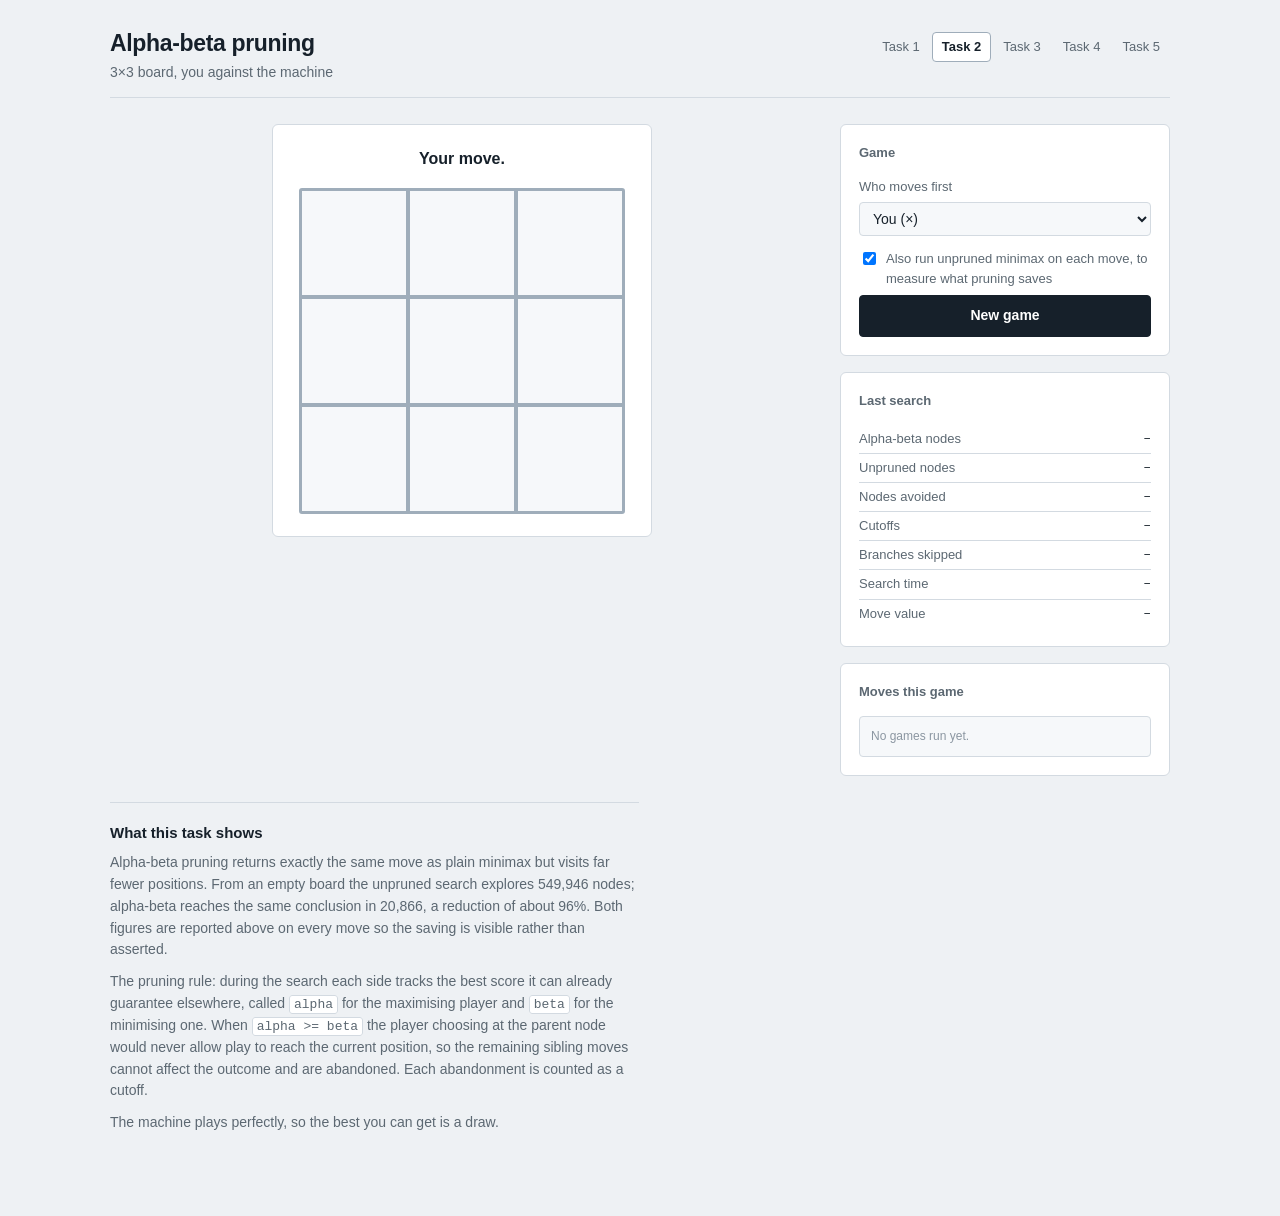
==== Task2/index.html @ 4ce2c08b "Tic-tac-toe for N players: minimax, alpha-beta and max-n Five self-contained browser implementations" ====
<!DOCTYPE html>
<html lang="en">
<head>
<meta charset="utf-8">
<meta name="viewport" content="width=device-width, initial-scale=1">
<title>Task 2 — Alpha-Beta Pruning</title>
<link rel="stylesheet" href="style.css">
</head>
<body>
<div class="wrap">

  <div class="masthead">
    <div>
      <h1>Alpha-beta pruning</h1>
      <p class="sub">3&times;3 board, you against the machine</p>
    </div>
    <div class="spacer"></div>
    <nav class="tasknav">
      <a href="../Task1/index.html">Task 1</a>
      <a href="../Task2/index.html" aria-current="page">Task 2</a>
      <a href="../Task3/index.html">Task 3</a>
      <a href="../Task4/index.html">Task 4</a>
      <a href="../Task5/index.html">Task 5</a>
    </nav>
  </div>

  <div class="layout">

    <div class="board-holder">
      <div class="status" id="status">Your move.</div>
      <div class="board" id="board"></div>
    </div>

    <div>
      <div class="panel">
        <h2>Game</h2>
        <div class="field">
          <label for="first">Who moves first</label>
          <select id="first">
            <option value="human" selected>You (&times;)</option>
            <option value="machine">Machine (&#9675;)</option>
          </select>
        </div>
        <div class="field" style="margin-bottom:6px">
          <label style="display:flex;gap:7px;align-items:flex-start;cursor:pointer">
            <input type="checkbox" id="compare" checked style="margin-top:3px">
            <span>Also run unpruned minimax on each move, to measure what
                  pruning saves</span>
          </label>
        </div>
        <button class="action" id="newgame">New game</button>
      </div>

      <div class="panel">
        <h2>Last search</h2>
        <table class="readout">
          <tr><th>Alpha-beta nodes</th><td id="ab-nodes">&ndash;</td></tr>
          <tr><th>Unpruned nodes</th><td id="mm-nodes">&ndash;</td></tr>
          <tr><th>Nodes avoided</th><td id="saved">&ndash;</td></tr>
          <tr><th>Cutoffs</th><td id="cutoffs">&ndash;</td></tr>
          <tr><th>Branches skipped</th><td id="skipped">&ndash;</td></tr>
          <tr><th>Search time</th><td id="ms">&ndash;</td></tr>
          <tr><th>Move value</th><td id="score">&ndash;</td></tr>
        </table>
      </div>

      <div class="panel">
        <h2>Moves this game</h2>
        <div class="log" id="log"></div>
      </div>
    </div>
  </div>

  <div class="notes">
    <h2>What this task shows</h2>
    <p>Alpha-beta pruning returns exactly the same move as plain minimax but
       visits far fewer positions. From an empty board the unpruned search
       explores 549,946 nodes; alpha-beta reaches the same conclusion in
       20,866, a reduction of about 96%. Both figures are reported above on
       every move so the saving is visible rather than asserted.</p>
    <p>The pruning rule: during the search each side tracks the best score it
       can already guarantee elsewhere, called <code>alpha</code> for the
       maximising player and <code>beta</code> for the minimising one. When
       <code>alpha &gt;= beta</code> the player choosing at the parent node
       would never allow play to reach the current position, so the remaining
       sibling moves cannot affect the outcome and are abandoned. Each
       abandonment is counted as a cutoff.</p>
    <p>The machine plays perfectly, so the best you can get is a draw.</p>
  </div>

</div>
<script src="engine.js"></script>
<script src="app.js"></script>
</body>
</html>
---- Task2/style.css ----
/* ---------------------------------------------------------------
   Shared visual language for all five tasks.
   Plain CSS, no build step, no webfonts, works offline from file://
   --------------------------------------------------------------- */

:root {
  --ground:      #eef1f4;
  --panel:       #ffffff;
  --panel-sunk:  #f6f8fa;
  --line:        #d3dae1;
  --line-firm:   #9fadba;
  --ink:         #16202a;
  --ink-soft:    #5c6872;
  --ink-faint:   #8b96a1;

  /* players: colour plus a distinct glyph, so colour is never the only cue */
  --p1: #1f4e79;
  --p2: #a3650f;
  --p3: #8e3a63;
  --p1-wash: #e3ecf5;
  --p2-wash: #f7eedd;
  --p3-wash: #f6e6ee;

  --sans: ui-sans-serif, -apple-system, BlinkMacSystemFont, "Segoe UI",
          Roboto, Helvetica, Arial, sans-serif;
  --mono: ui-monospace, SFMono-Regular, Menlo, Consolas, "Liberation Mono",
          monospace;
}

@media (prefers-color-scheme: dark) {
  :root {
    --ground:     #191e24;
    --panel:      #222930;
    --panel-sunk: #1d232a;
    --line:       #39424c;
    --line-firm:  #5a6672;
    --ink:        #e7ecf1;
    --ink-soft:   #a9b4bf;
    --ink-faint:  #7d8894;
    --p1: #7fb2e5;
    --p2: #e0a750;
    --p3: #d980ac;
    --p1-wash: #1e2d3c;
    --p2-wash: #332a19;
    --p3-wash: #321f2a;
  }
}

* { box-sizing: border-box; }

body {
  margin: 0;
  padding: 0 20px 72px;
  background: var(--ground);
  color: var(--ink);
  font-family: var(--sans);
  font-size: 15px;
  line-height: 1.55;
  -webkit-font-smoothing: antialiased;
}

.wrap { max-width: 1060px; margin: 0 auto; }

/* ---- masthead ------------------------------------------------- */

.masthead {
  display: flex;
  flex-wrap: wrap;
  align-items: baseline;
  gap: 8px 18px;
  padding: 26px 0 14px;
  border-bottom: 1px solid var(--line);
  margin-bottom: 26px;
}

.masthead h1 {
  margin: 0;
  font-size: 23px;
  font-weight: 650;
  letter-spacing: -0.015em;
}

.masthead .sub {
  margin: 0;
  color: var(--ink-soft);
  font-size: 14px;
}

.masthead .spacer { flex: 1 1 auto; }

.tasknav {
  display: flex;
  gap: 2px;
  font-size: 13px;
}

.tasknav a {
  padding: 4px 9px;
  border: 1px solid transparent;
  border-radius: 4px;
  color: var(--ink-soft);
  text-decoration: none;
}

.tasknav a:hover { background: var(--panel); border-color: var(--line); }

.tasknav a[aria-current="page"] {
  background: var(--panel);
  border-color: var(--line-firm);
  color: var(--ink);
  font-weight: 600;
}

/* ---- two column layout ---------------------------------------- */

.layout {
  display: grid;
  grid-template-columns: minmax(0, 1fr) 330px;
  gap: 26px;
  align-items: start;
}

@media (max-width: 860px) {
  .layout { grid-template-columns: 1fr; }
}

/* ---- panels ---------------------------------------------------- */

.panel {
  background: var(--panel);
  border: 1px solid var(--line);
  border-radius: 6px;
  padding: 18px;
}

.panel + .panel { margin-top: 16px; }

.panel h2 {
  margin: 0 0 14px;
  font-size: 13px;
  font-weight: 650;
  color: var(--ink-soft);
}

/* ---- board ------------------------------------------------------ */

.board-holder {
  background: var(--panel);
  border: 1px solid var(--line);
  border-radius: 6px;
  padding: 22px 26px;
  display: flex;
  flex-direction: column;
  align-items: center;
  gap: 16px;
  justify-self: center;
  min-width: 340px;
}

.board {
  display: grid;
  gap: 4px;
  background: var(--line-firm);
  border: 3px solid var(--line-firm);
  border-radius: 3px;
  touch-action: manipulation;
}

.cell {
  background: var(--panel-sunk);
  border: 0;
  margin: 0;
  padding: 0;
  display: grid;
  place-items: center;
  font-family: var(--sans);
  font-weight: 600;
  color: var(--ink-faint);
  cursor: pointer;
  transition: background-color .12s ease;
}

.cell:disabled { cursor: default; }
.cell:hover:not(:disabled):not(.taken) { background: var(--p1-wash); }
.cell:focus-visible { outline: 3px solid var(--p1); outline-offset: -3px; }

.cell.p1 { color: var(--p1); background: var(--p1-wash); }
.cell.p2 { color: var(--p2); background: var(--p2-wash); }
.cell.p3 { color: var(--p3); background: var(--p3-wash); }

/* the cell the engine just chose, so you can follow its play */
.cell.just-played { box-shadow: inset 0 0 0 3px currentColor; }

/* cells forming the winning line */
.cell.winning { background: var(--ink); color: var(--panel); }

@media (prefers-reduced-motion: reduce) {
  .cell { transition: none; }
}

/* ---- status line ------------------------------------------------ */

.status {
  font-size: 16px;
  min-height: 24px;
  text-align: center;
  font-weight: 550;
}

.status .who-p1 { color: var(--p1); }
.status .who-p2 { color: var(--p2); }
.status .who-p3 { color: var(--p3); }

/* ---- controls --------------------------------------------------- */

.field { margin-bottom: 13px; }

.field label {
  display: block;
  font-size: 13px;
  color: var(--ink-soft);
  margin-bottom: 4px;
}

.field input[type="number"],
.field select {
  width: 100%;
  padding: 7px 9px;
  font: inherit;
  font-size: 14px;
  color: var(--ink);
  background: var(--panel-sunk);
  border: 1px solid var(--line);
  border-radius: 4px;
}

.field input[type="range"] { width: 100%; }

.field .hint {
  font-size: 12px;
  color: var(--ink-faint);
  margin-top: 3px;
}

button.action {
  width: 100%;
  padding: 9px 14px;
  font: inherit;
  font-size: 14px;
  font-weight: 600;
  color: var(--panel);
  background: var(--ink);
  border: 1px solid var(--ink);
  border-radius: 4px;
  cursor: pointer;
}

button.action:hover:not(:disabled) { background: #000; }
button.action:disabled { opacity: .45; cursor: default; }

button.quiet {
  width: 100%;
  padding: 8px 14px;
  margin-top: 8px;
  font: inherit;
  font-size: 14px;
  color: var(--ink);
  background: var(--panel);
  border: 1px solid var(--line-firm);
  border-radius: 4px;
  cursor: pointer;
}

button.quiet:hover { background: var(--panel-sunk); }

/* ---- readouts: monospace here is for column alignment of numbers,
        not decoration ---------------------------------------------- */

.readout { width: 100%; border-collapse: collapse; font-size: 13px; }

.readout th {
  text-align: left;
  font-weight: 400;
  color: var(--ink-soft);
  padding: 4px 0;
}

.readout td {
  text-align: right;
  font-family: var(--mono);
  font-variant-numeric: tabular-nums;
  font-size: 13px;
  padding: 4px 0;
}

.readout tr + tr th,
.readout tr + tr td { border-top: 1px solid var(--line); }

/* ---- scoreboard -------------------------------------------------- */

.score { width: 100%; border-collapse: collapse; font-size: 13px; }

.score th {
  text-align: left;
  font-weight: 600;
  color: var(--ink-soft);
  font-size: 12px;
  padding: 0 0 6px;
  border-bottom: 1px solid var(--line);
}

.score th.n, .score td.n { text-align: right; }

.score td {
  padding: 6px 0;
  border-bottom: 1px solid var(--line);
}

.score td.n {
  font-family: var(--mono);
  font-variant-numeric: tabular-nums;
}

.score .glyph {
  display: inline-block;
  width: 1.4em;
  font-weight: 700;
}

.score .r1 .glyph { color: var(--p1); }
.score .r2 .glyph { color: var(--p2); }
.score .r3 .glyph { color: var(--p3); }

/* ---- game log ----------------------------------------------------- */

.log {
  max-height: 190px;
  overflow-y: auto;
  overflow-x: auto;
  font-family: var(--mono);
  font-size: 12px;
  line-height: 1.7;
  color: var(--ink-soft);
  background: var(--panel-sunk);
  border: 1px solid var(--line);
  border-radius: 4px;
  padding: 9px 11px;
  white-space: pre;
}

.log:empty::after {
  content: "No games run yet.";
  color: var(--ink-faint);
  font-family: var(--sans);
  white-space: normal;
}

/* ---- notes -------------------------------------------------------- */

.notes {
  margin-top: 26px;
  padding-top: 18px;
  border-top: 1px solid var(--line);
  color: var(--ink-soft);
  font-size: 14px;
  max-width: 68ch;
}

.notes h2 { font-size: 15px; color: var(--ink); margin: 0 0 8px; }
.notes p { margin: 0 0 10px; }
.notes code {
  font-family: var(--mono);
  font-size: 13px;
  background: var(--panel);
  border: 1px solid var(--line);
  border-radius: 3px;
  padding: 1px 4px;
}

.progress {
  height: 4px;
  background: var(--line);
  border-radius: 2px;
  overflow: hidden;
  margin-top: 10px;
}

.progress > i {
  display: block;
  height: 100%;
  width: 0;
  background: var(--p1);
  transition: width .15s linear;
}
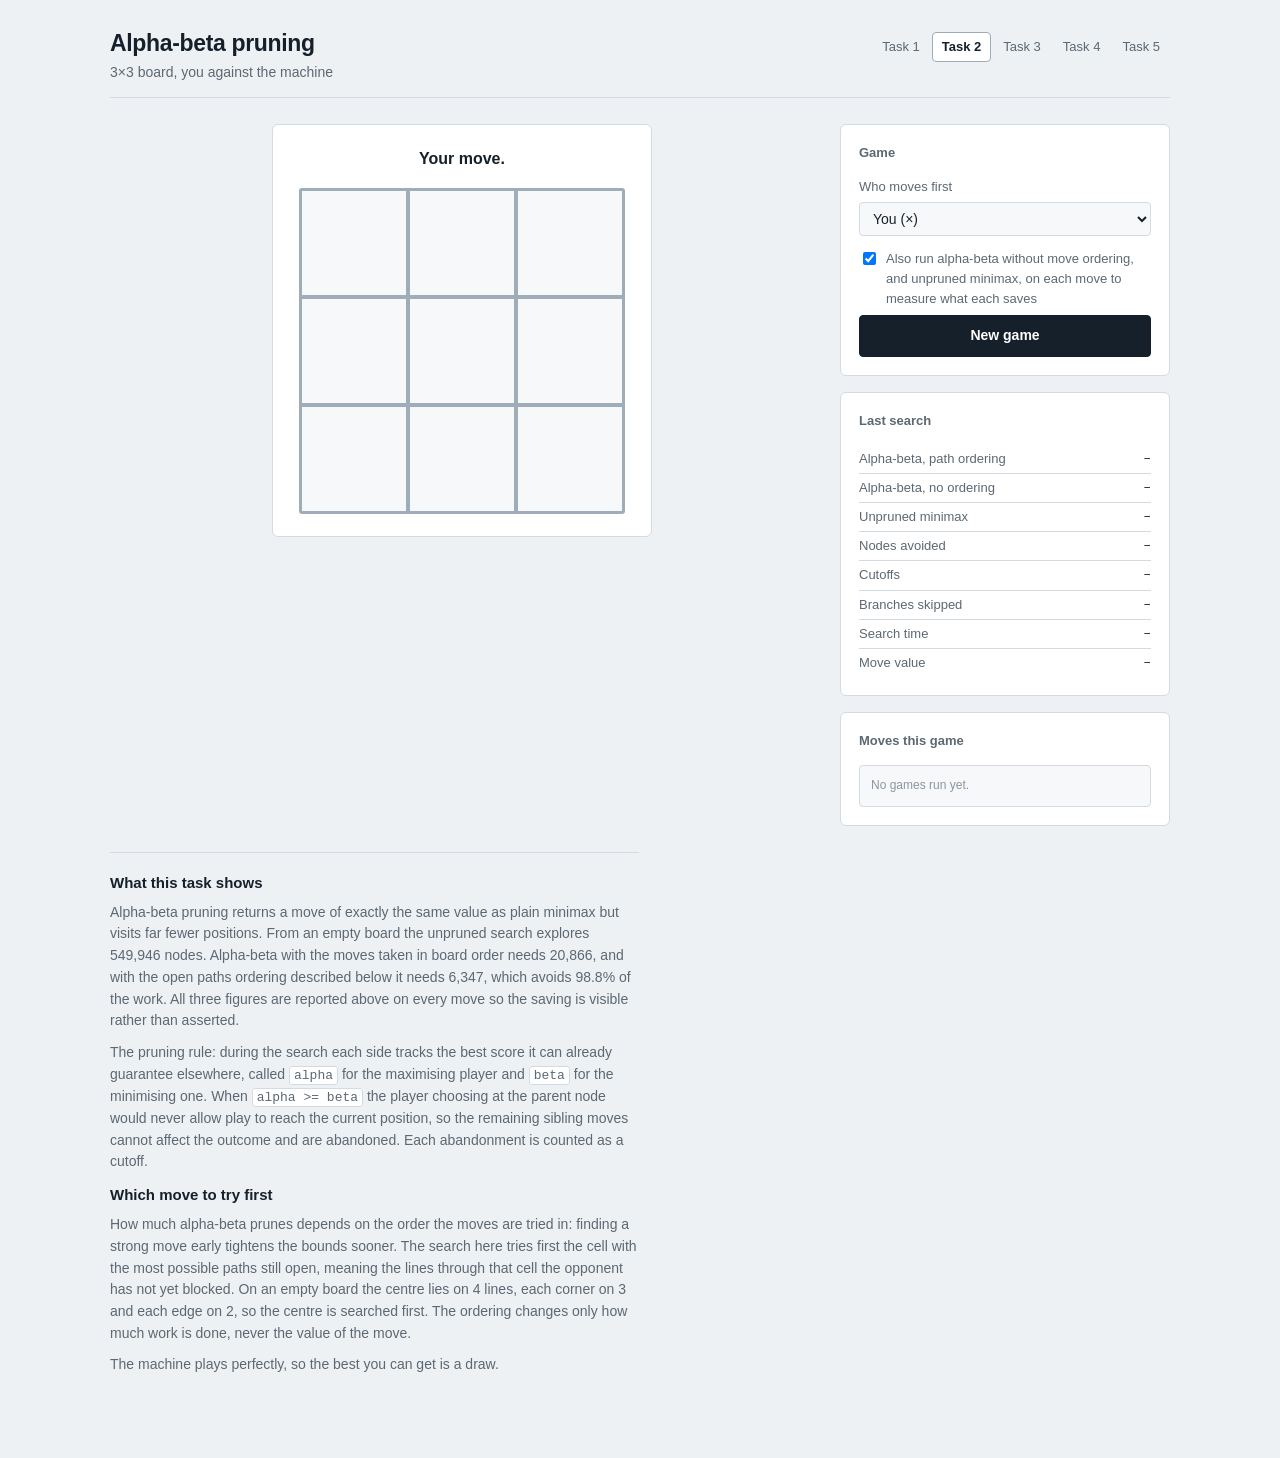
==== commit 0c70343d: "Apply project clarifications: 3 in a row, alpha-beta for three players - Tasks 4 and 5: win rule fix" ====
--- a/Task2/index.html
+++ b/Task2/index.html
@@ -44,8 +44,8 @@
         <div class="field" style="margin-bottom:6px">
           <label style="display:flex;gap:7px;align-items:flex-start;cursor:pointer">
             <input type="checkbox" id="compare" checked style="margin-top:3px">
-            <span>Also run unpruned minimax on each move, to measure what
-                  pruning saves</span>
+            <span>Also run alpha-beta without move ordering, and unpruned
+                  minimax, on each move to measure what each saves</span>
           </label>
         </div>
         <button class="action" id="newgame">New game</button>
@@ -54,8 +54,9 @@
       <div class="panel">
         <h2>Last search</h2>
         <table class="readout">
-          <tr><th>Alpha-beta nodes</th><td id="ab-nodes">&ndash;</td></tr>
-          <tr><th>Unpruned nodes</th><td id="mm-nodes">&ndash;</td></tr>
+          <tr><th>Alpha-beta, path ordering</th><td id="ab-nodes">&ndash;</td></tr>
+          <tr><th>Alpha-beta, no ordering</th><td id="un-nodes">&ndash;</td></tr>
+          <tr><th>Unpruned minimax</th><td id="mm-nodes">&ndash;</td></tr>
           <tr><th>Nodes avoided</th><td id="saved">&ndash;</td></tr>
           <tr><th>Cutoffs</th><td id="cutoffs">&ndash;</td></tr>
           <tr><th>Branches skipped</th><td id="skipped">&ndash;</td></tr>
@@ -73,11 +74,13 @@
 
   <div class="notes">
     <h2>What this task shows</h2>
-    <p>Alpha-beta pruning returns exactly the same move as plain minimax but
-       visits far fewer positions. From an empty board the unpruned search
-       explores 549,946 nodes; alpha-beta reaches the same conclusion in
-       20,866, a reduction of about 96%. Both figures are reported above on
-       every move so the saving is visible rather than asserted.</p>
+    <p>Alpha-beta pruning returns a move of exactly the same value as plain
+       minimax but visits far fewer positions. From an empty board the
+       unpruned search explores 549,946 nodes. Alpha-beta with the moves
+       taken in board order needs 20,866, and with the open paths ordering
+       described below it needs 6,347, which avoids 98.8% of the work. All
+       three figures are reported above on every move so the saving is
+       visible rather than asserted.</p>
     <p>The pruning rule: during the search each side tracks the best score it
        can already guarantee elsewhere, called <code>alpha</code> for the
        maximising player and <code>beta</code> for the minimising one. When
@@ -85,6 +88,14 @@
        would never allow play to reach the current position, so the remaining
        sibling moves cannot affect the outcome and are abandoned. Each
        abandonment is counted as a cutoff.</p>
+    <h2>Which move to try first</h2>
+    <p>How much alpha-beta prunes depends on the order the moves are tried
+       in: finding a strong move early tightens the bounds sooner. The
+       search here tries first the cell with the most possible paths still
+       open, meaning the lines through that cell the opponent has not yet
+       blocked. On an empty board the centre lies on 4 lines, each corner on
+       3 and each edge on 2, so the centre is searched first. The ordering
+       changes only how much work is done, never the value of the move.</p>
     <p>The machine plays perfectly, so the best you can get is a draw.</p>
   </div>
 
--- a/Task2/style.css
+++ b/Task2/style.css
@@ -12,6 +12,7 @@
   --ink:         #16202a;
   --ink-soft:    #5c6872;
   --ink-faint:   #8b96a1;
+  --ink-hover:   #000000;
 
   /* players: colour plus a distinct glyph, so colour is never the only cue */
   --p1: #1f4e79;
@@ -37,6 +38,7 @@
     --ink:        #e7ecf1;
     --ink-soft:   #a9b4bf;
     --ink-faint:  #7d8894;
+    --ink-hover:  #ffffff;
     --p1: #7fb2e5;
     --p2: #e0a750;
     --p3: #d980ac;
@@ -236,6 +238,23 @@
 
 .field input[type="range"] { width: 100%; }
 
+/* three small inputs side by side, one per player */
+.trio { display: grid; grid-template-columns: repeat(3, 1fr); gap: 8px; }
+.trio label { margin: 0; }
+.trio .who { display: block; font-size: 12px; margin-bottom: 3px; }
+.trio .who.p1 { color: var(--p1); }
+.trio .who.p2 { color: var(--p2); }
+.trio .who.p3 { color: var(--p3); }
+
+/* a setting that is fixed by the rules rather than chosen */
+.fixed {
+  font-size: 14px;
+  padding: 7px 9px;
+  border: 1px dashed var(--line);
+  border-radius: 4px;
+  color: var(--ink-soft);
+}
+
 .field .hint {
   font-size: 12px;
   color: var(--ink-faint);
@@ -255,7 +274,7 @@
   cursor: pointer;
 }
 
-button.action:hover:not(:disabled) { background: #000; }
+button.action:hover:not(:disabled) { background: var(--ink-hover); }
 button.action:disabled { opacity: .45; cursor: default; }
 
 button.quiet {
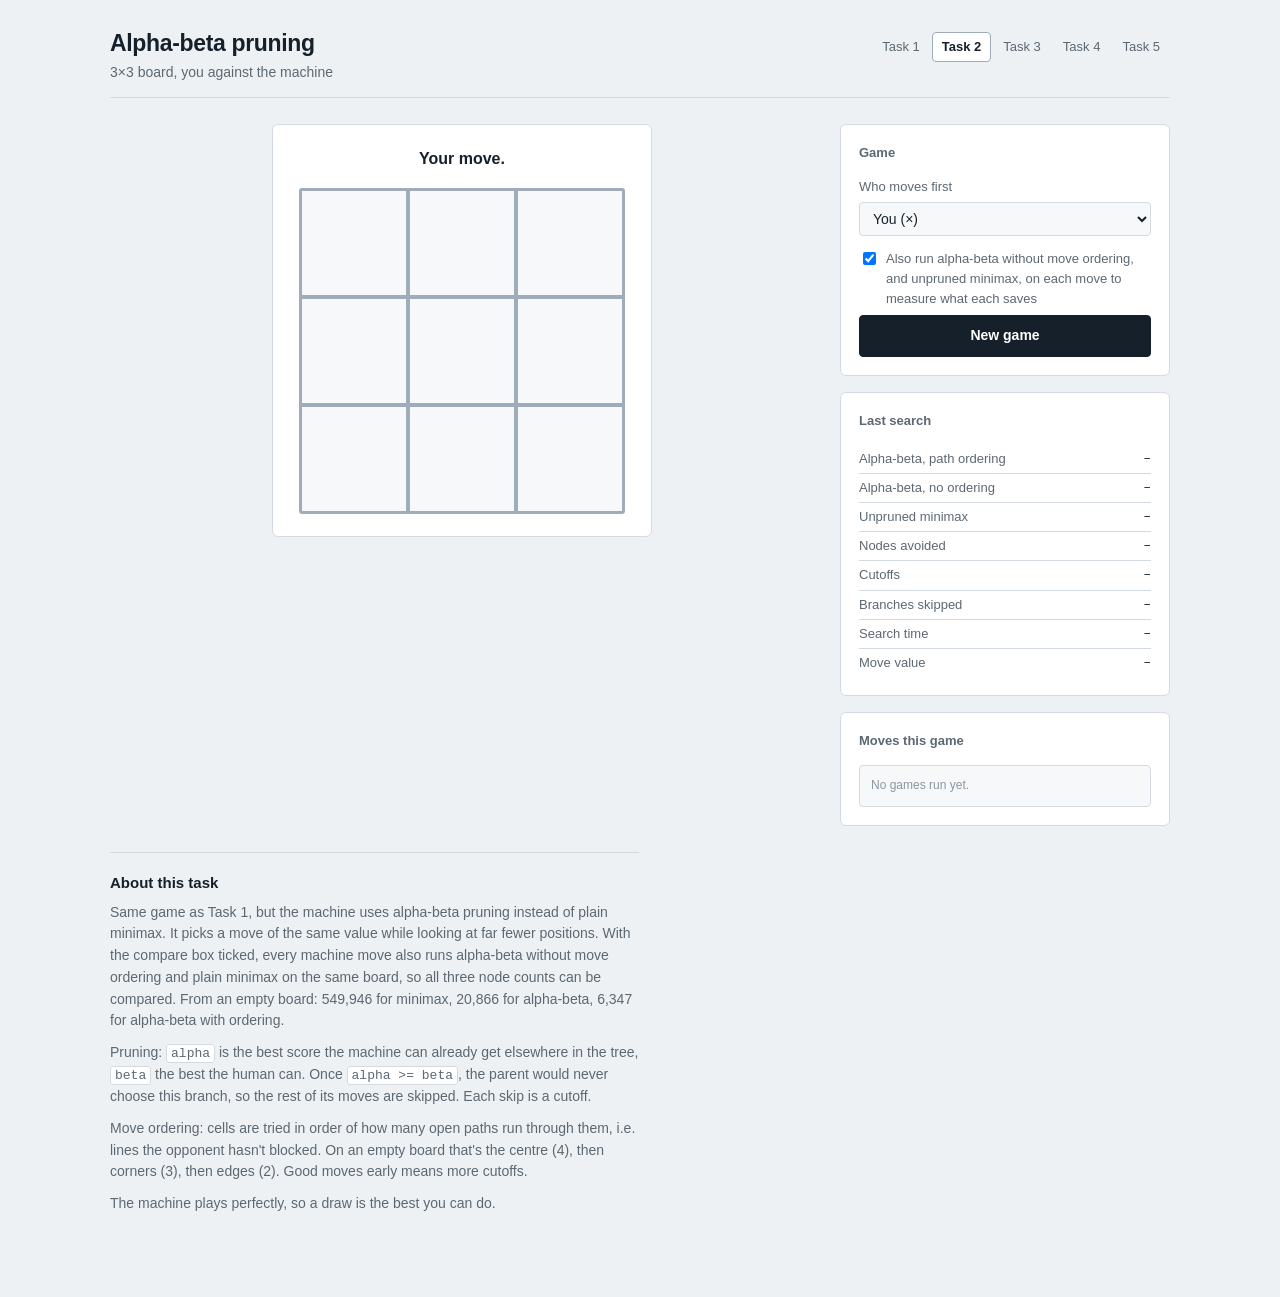
==== commit f0b5dc90: "Tidy comments, page notes and README No code changes: comments trimmed, explanation text on each pag" ====
--- a/Task2/index.html
+++ b/Task2/index.html
@@ -73,30 +73,23 @@
   </div>
 
   <div class="notes">
-    <h2>What this task shows</h2>
-    <p>Alpha-beta pruning returns a move of exactly the same value as plain
-       minimax but visits far fewer positions. From an empty board the
-       unpruned search explores 549,946 nodes. Alpha-beta with the moves
-       taken in board order needs 20,866, and with the open paths ordering
-       described below it needs 6,347, which avoids 98.8% of the work. All
-       three figures are reported above on every move so the saving is
-       visible rather than asserted.</p>
-    <p>The pruning rule: during the search each side tracks the best score it
-       can already guarantee elsewhere, called <code>alpha</code> for the
-       maximising player and <code>beta</code> for the minimising one. When
-       <code>alpha &gt;= beta</code> the player choosing at the parent node
-       would never allow play to reach the current position, so the remaining
-       sibling moves cannot affect the outcome and are abandoned. Each
-       abandonment is counted as a cutoff.</p>
-    <h2>Which move to try first</h2>
-    <p>How much alpha-beta prunes depends on the order the moves are tried
-       in: finding a strong move early tightens the bounds sooner. The
-       search here tries first the cell with the most possible paths still
-       open, meaning the lines through that cell the opponent has not yet
-       blocked. On an empty board the centre lies on 4 lines, each corner on
-       3 and each edge on 2, so the centre is searched first. The ordering
-       changes only how much work is done, never the value of the move.</p>
-    <p>The machine plays perfectly, so the best you can get is a draw.</p>
+    <h2>About this task</h2>
+    <p>Same game as Task 1, but the machine uses alpha-beta pruning instead of
+       plain minimax. It picks a move of the same value while looking at far
+       fewer positions. With the compare box ticked, every machine move also
+       runs alpha-beta without move ordering and plain minimax on the same
+       board, so all three node counts can be compared. From an empty board:
+       549,946 for minimax, 20,866 for alpha-beta, 6,347 for alpha-beta with
+       ordering.</p>
+    <p>Pruning: <code>alpha</code> is the best score the machine can already
+       get elsewhere in the tree, <code>beta</code> the best the human can.
+       Once <code>alpha &gt;= beta</code>, the parent would never choose this
+       branch, so the rest of its moves are skipped. Each skip is a cutoff.</p>
+    <p>Move ordering: cells are tried in order of how many open paths run
+       through them, i.e. lines the opponent hasn't blocked. On an empty board
+       that's the centre (4), then corners (3), then edges (2). Good moves
+       early means more cutoffs.</p>
+    <p>The machine plays perfectly, so a draw is the best you can do.</p>
   </div>
 
 </div>
--- a/Task2/style.css
+++ b/Task2/style.css
@@ -387,6 +387,8 @@
 
 .notes h2 { font-size: 15px; color: var(--ink); margin: 0 0 8px; }
 .notes p { margin: 0 0 10px; }
+.notes ul { margin: 0 0 12px; padding-left: 20px; }
+.notes li { margin-bottom: 6px; }
 .notes code {
   font-family: var(--mono);
   font-size: 13px;
